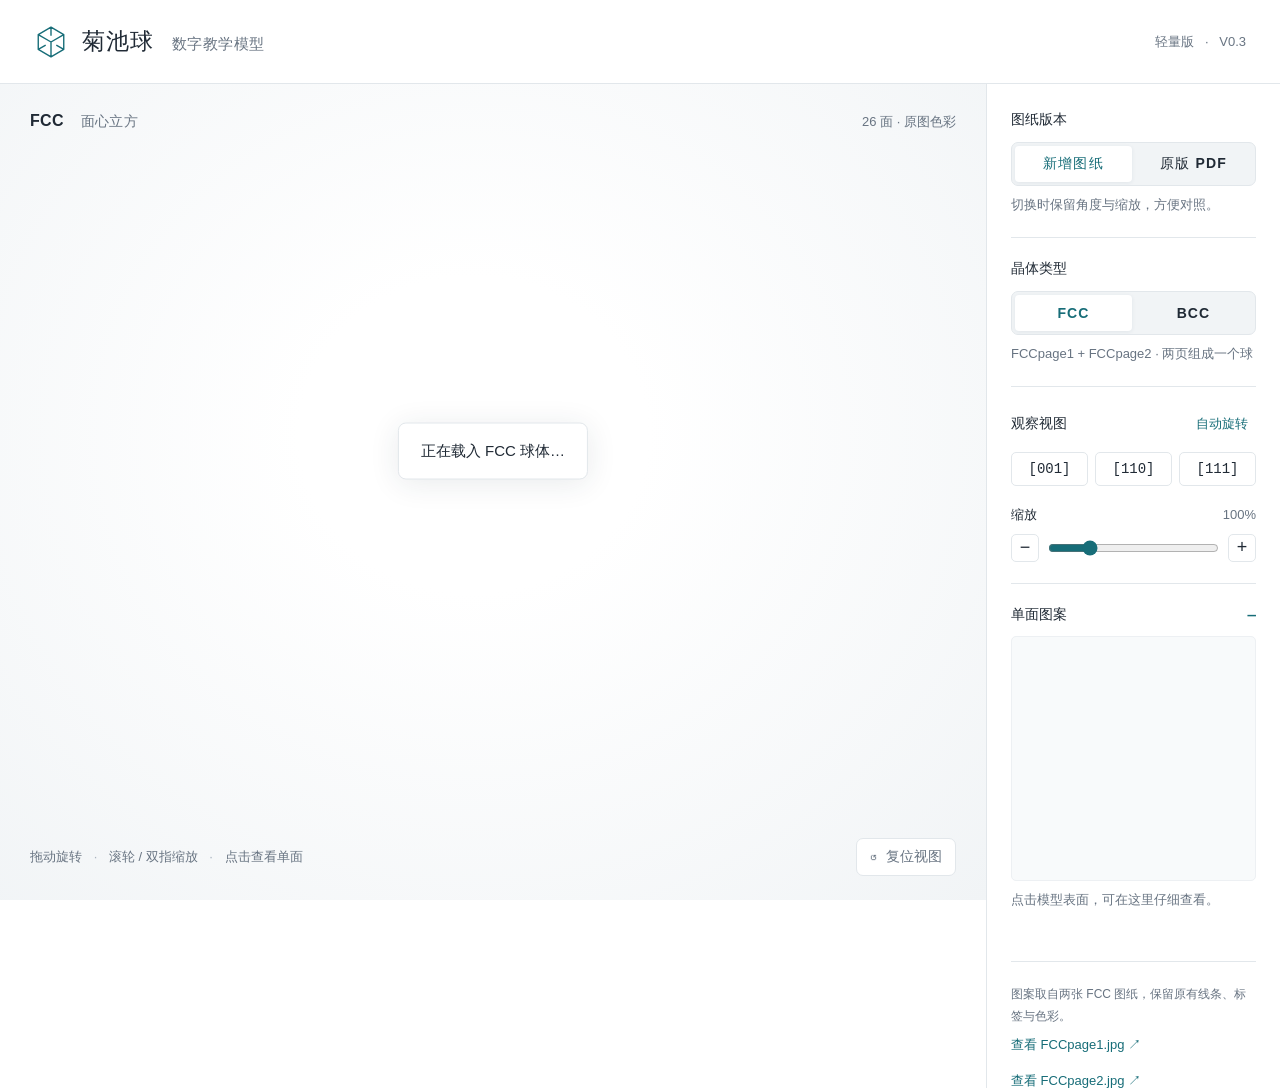
==== index.html @ 6d66a4bb "Add low-memory Kikuchi viewer with on-demand lossless detail" ====
<!doctype html>
<html lang="zh-CN">
<head>
  <meta charset="utf-8">
  <meta name="viewport" content="width=device-width, initial-scale=1">
  <meta http-equiv="refresh" content="0; url=index-lite.html">
  <title>菊池球 · 数字教学模型</title>
</head>
<body><p><a href="index-lite.html">打开菊池球数字教学模型 · 轻量版</a></p></body>
</html>
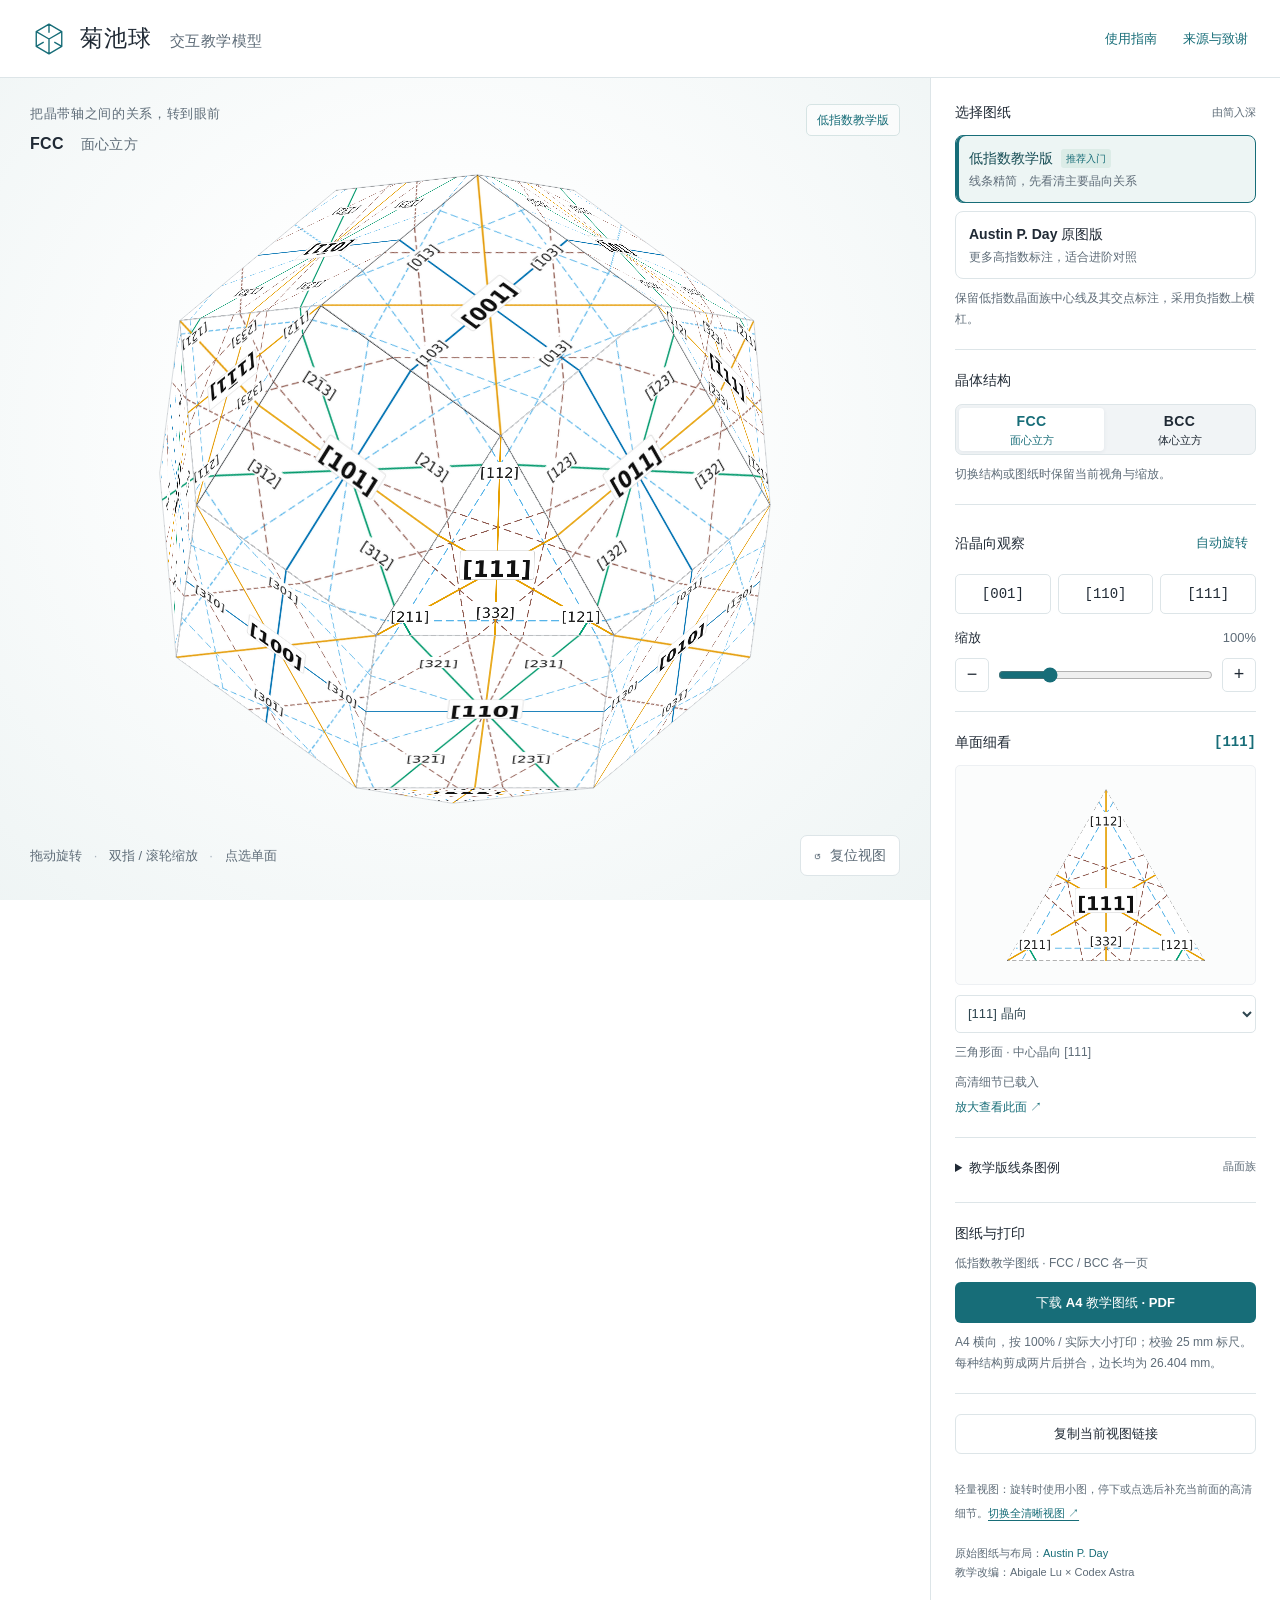
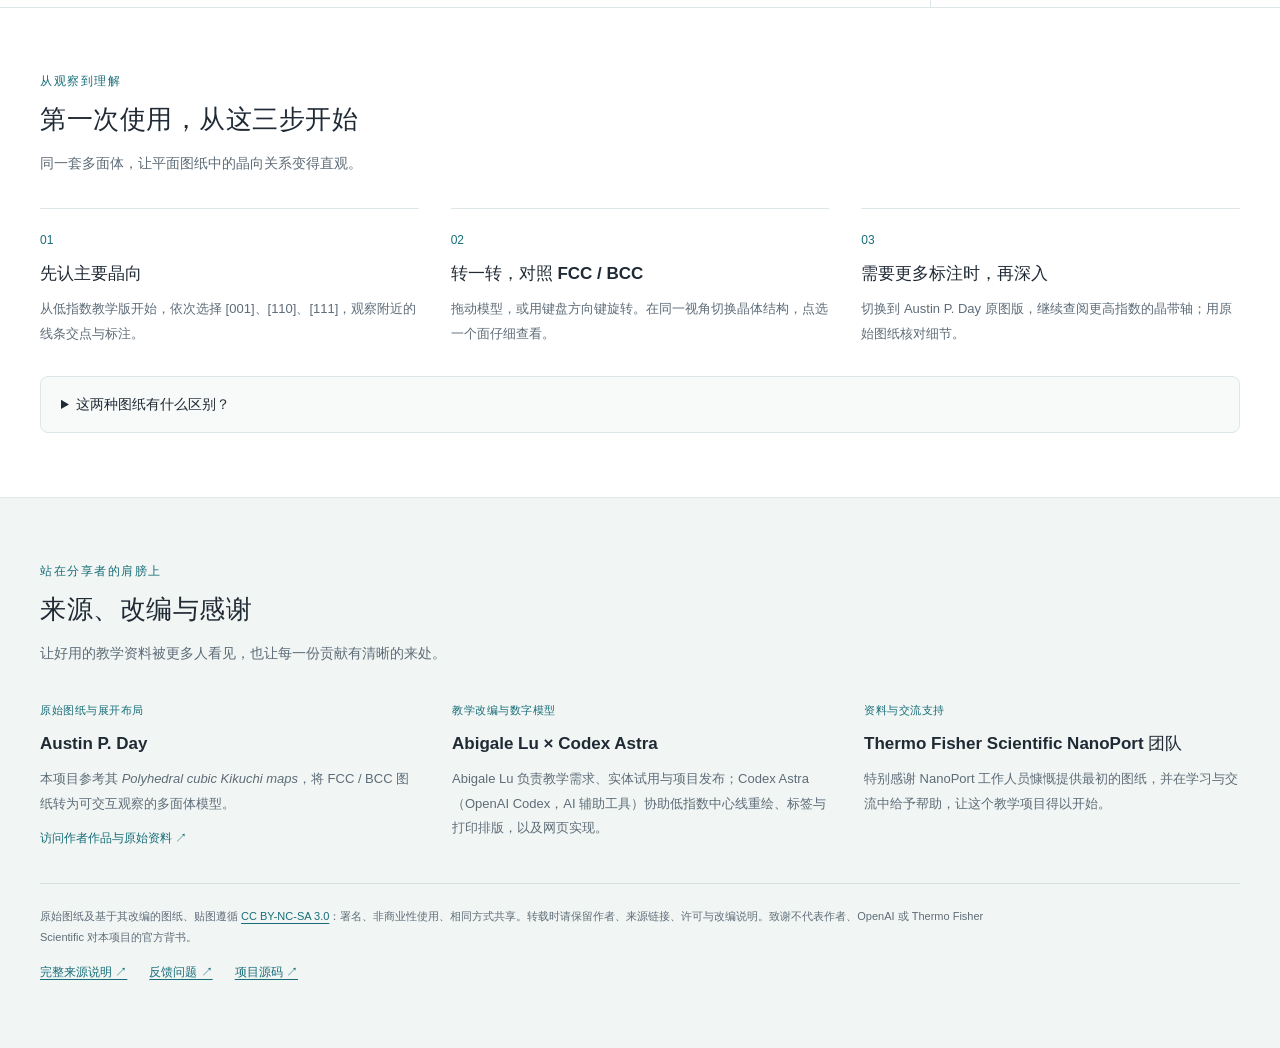
==== commit 2c535cff: "Clarify teaching editions and attribution across lite and full viewers" ====
--- a/index.html
+++ b/index.html
@@ -3,8 +3,9 @@
 <head>
   <meta charset="utf-8">
   <meta name="viewport" content="width=device-width, initial-scale=1">
-  <meta http-equiv="refresh" content="0; url=index-lite.html">
-  <title>菊池球 · 数字教学模型</title>
+  <meta name="description" content="从低指数教学版开始，旋转观察 FCC / BCC 菊池球，再用 Austin P. Day 原图探索更多晶带轴。">
+  <script>location.replace('index-lite.html' + location.search + location.hash);</script>
+  <title>菊池球 · FCC / BCC 交互教学模型</title>
 </head>
-<body><p><a href="index-lite.html">打开菊池球数字教学模型 · 轻量版</a></p></body>
+<body><p><a href="index-lite.html">打开菊池球数字教学模型</a></p></body>
 </html>
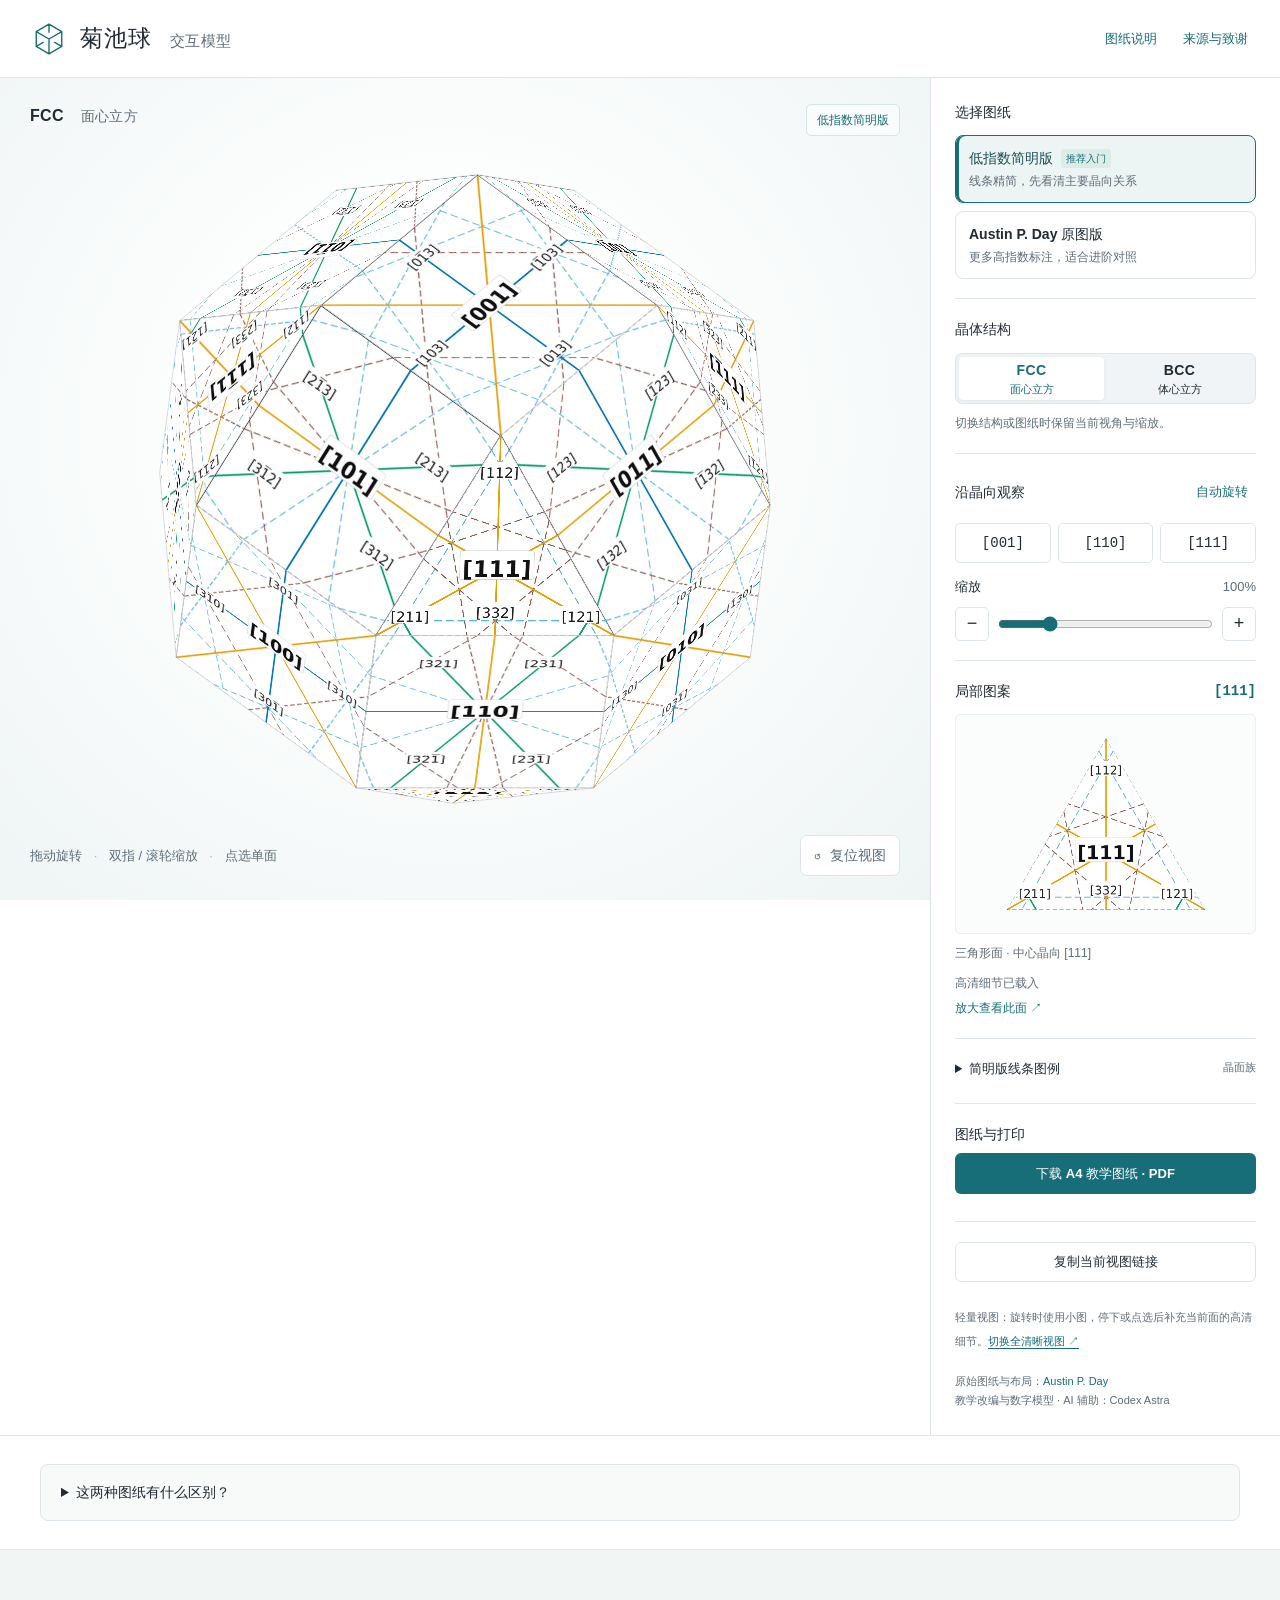
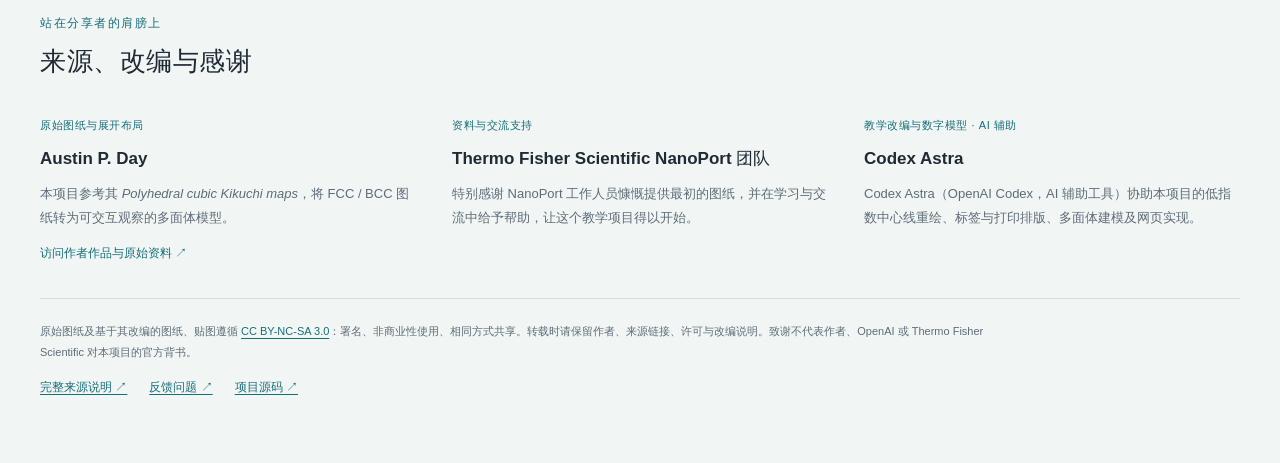
==== commit 26fad47c: "Rename low-index edition to concise edition" ====
--- a/index.html
+++ b/index.html
@@ -3,7 +3,7 @@
 <head>
   <meta charset="utf-8">
   <meta name="viewport" content="width=device-width, initial-scale=1">
-  <meta name="description" content="从低指数教学版开始，旋转观察 FCC / BCC 菊池球，再用 Austin P. Day 原图探索更多晶带轴。">
+  <meta name="description" content="从低指数简明版开始，旋转观察 FCC / BCC 菊池球，再用 Austin P. Day 原图探索更多晶带轴。">
   <script>location.replace('index-lite.html' + location.search + location.hash);</script>
   <title>菊池球 · FCC / BCC 交互教学模型</title>
 </head>
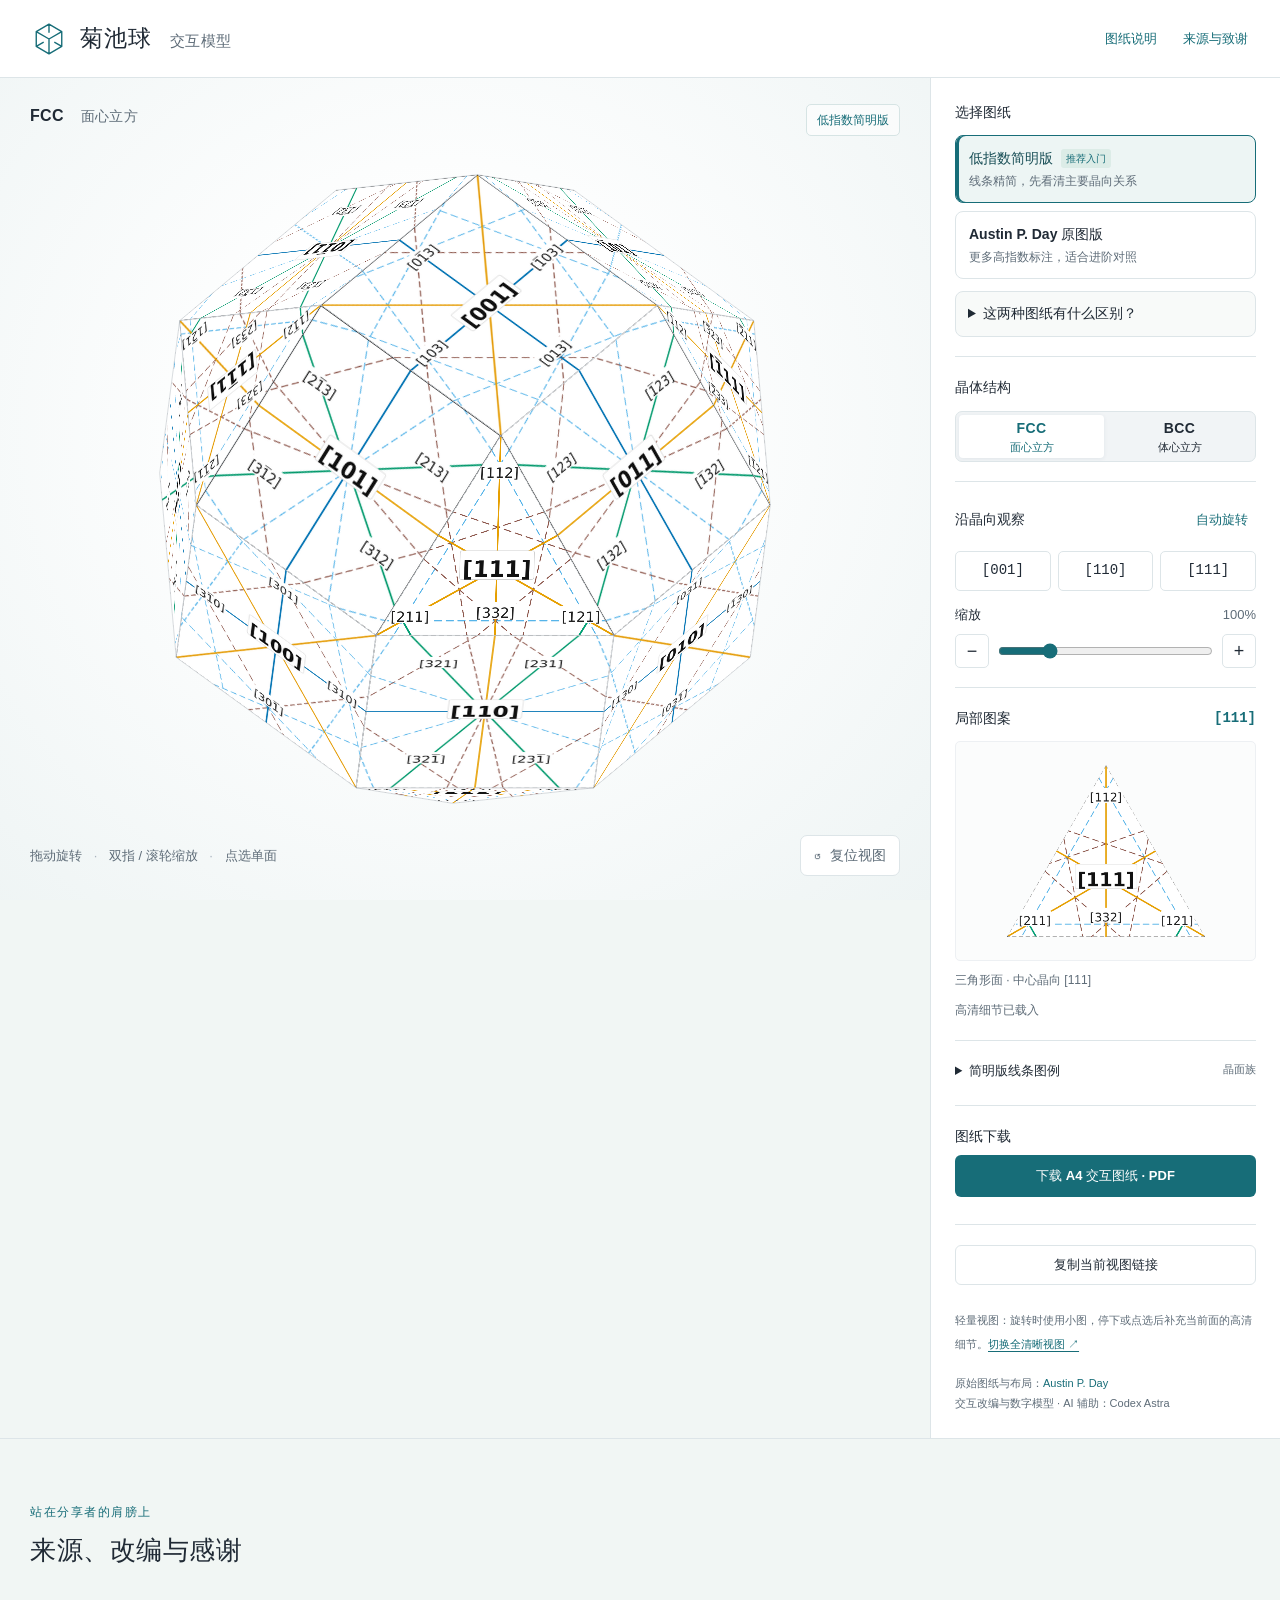
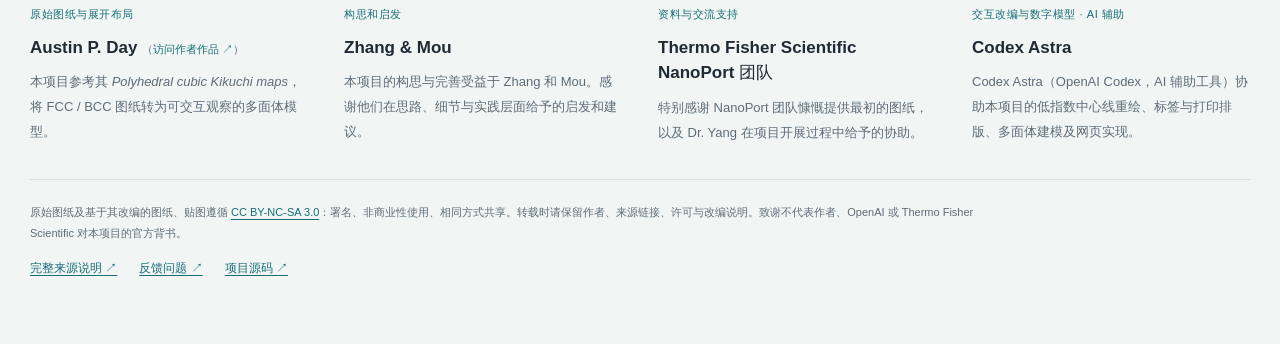
==== commit ff146fbb: "Use interactive wording throughout site and documentation" ====
--- a/index.html
+++ b/index.html
@@ -5,7 +5,7 @@
   <meta name="viewport" content="width=device-width, initial-scale=1">
   <meta name="description" content="从低指数简明版开始，旋转观察 FCC / BCC 菊池球，再用 Austin P. Day 原图探索更多晶带轴。">
   <script>location.replace('index-lite.html' + location.search + location.hash);</script>
-  <title>菊池球 · FCC / BCC 交互教学模型</title>
+  <title>菊池球 · FCC / BCC 交互模型</title>
 </head>
-<body><p><a href="index-lite.html">打开菊池球数字教学模型</a></p></body>
+<body><p><a href="index-lite.html">打开菊池球数字交互模型</a></p></body>
 </html>
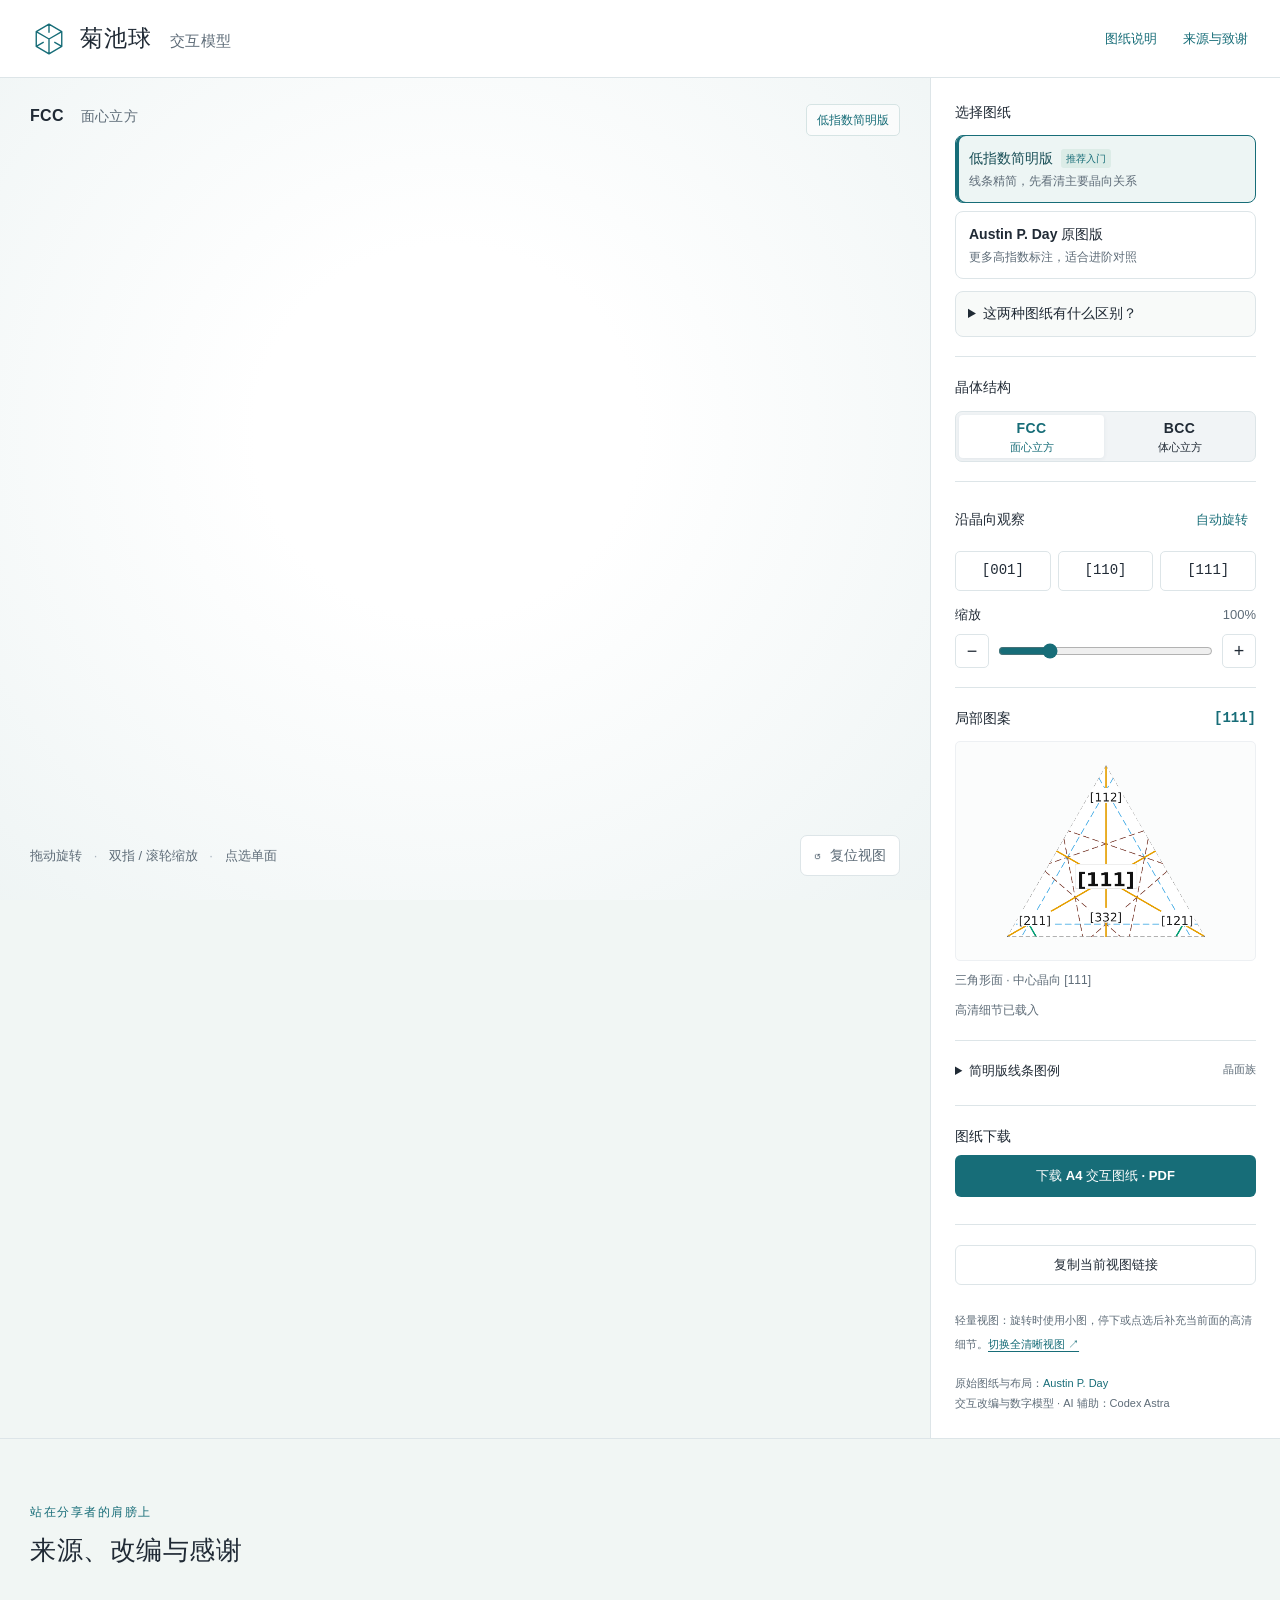
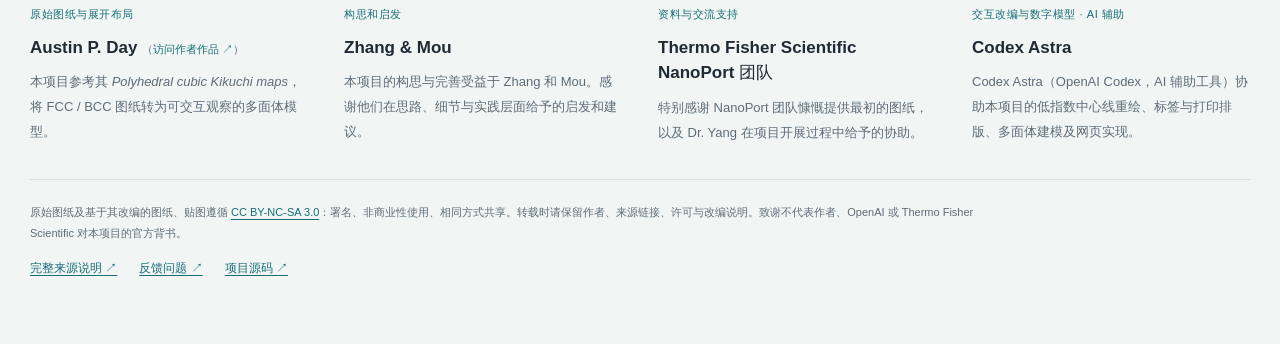
==== commit 78609c39: "Add Kikuchi artwork as home screen and browser icons" ====
--- a/index.html
+++ b/index.html
@@ -2,6 +2,9 @@
 <html lang="zh-CN">
 <head>
   <meta charset="utf-8">
+  <meta name="apple-mobile-web-app-title" content="菊池球">
+  <link rel="apple-touch-icon" sizes="180x180" href="assets/icons/apple-touch-icon-v1.png">
+  <link rel="icon" type="image/png" sizes="32x32" href="assets/icons/favicon-32-v1.png">
   <meta name="viewport" content="width=device-width, initial-scale=1">
   <meta name="description" content="从低指数简明版开始，旋转观察 FCC / BCC 菊池球，再用 Austin P. Day 原图探索更多晶带轴。">
   <script>location.replace('index-lite.html' + location.search + location.hash);</script>
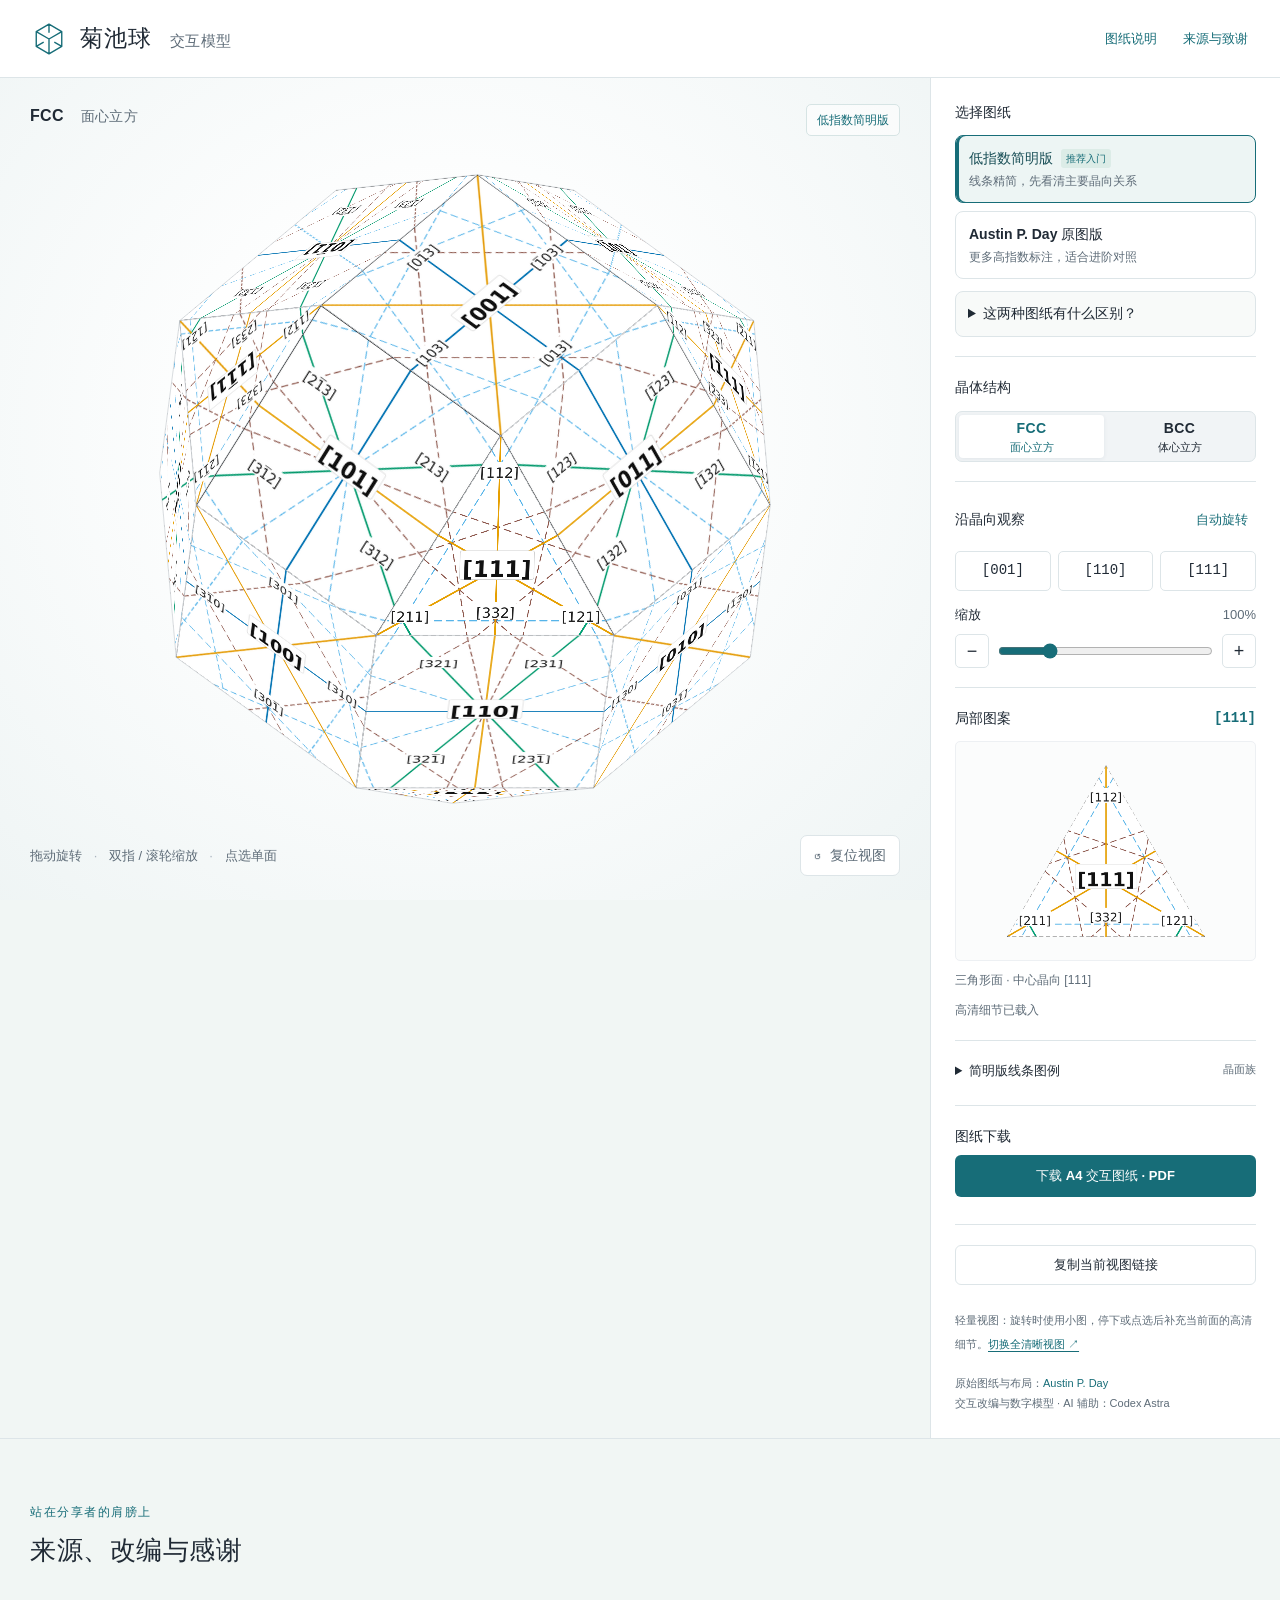
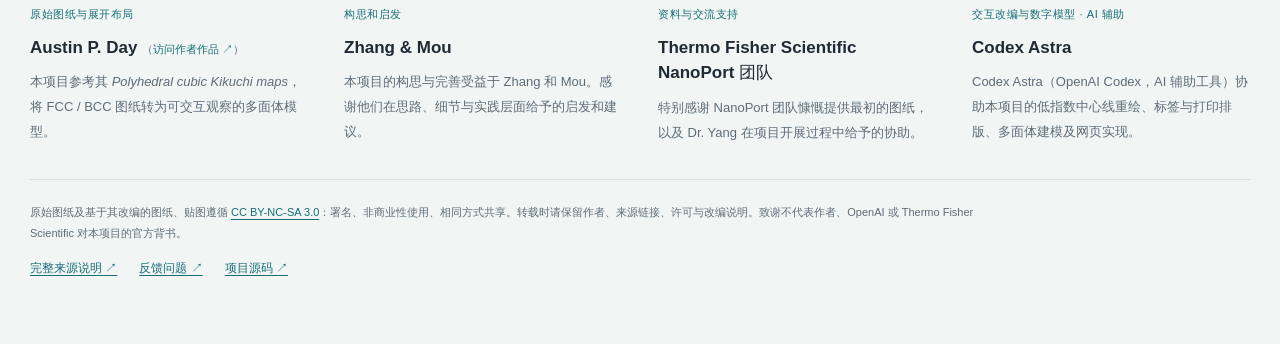
==== commit 94f1f3ca: "Use transparent sphere artwork for web icons" ====
--- a/index.html
+++ b/index.html
@@ -3,8 +3,8 @@
 <head>
   <meta charset="utf-8">
   <meta name="apple-mobile-web-app-title" content="菊池球">
-  <link rel="apple-touch-icon" sizes="180x180" href="assets/icons/apple-touch-icon-v1.png">
-  <link rel="icon" type="image/png" sizes="32x32" href="assets/icons/favicon-32-v1.png">
+  <link rel="apple-touch-icon" sizes="180x180" href="assets/icons/apple-touch-icon-v3.png">
+  <link rel="icon" type="image/png" sizes="32x32" href="assets/icons/favicon-32-v3.png">
   <meta name="viewport" content="width=device-width, initial-scale=1">
   <meta name="description" content="从低指数简明版开始，旋转观察 FCC / BCC 菊池球，再用 Austin P. Day 原图探索更多晶带轴。">
   <script>location.replace('index-lite.html' + location.search + location.hash);</script>
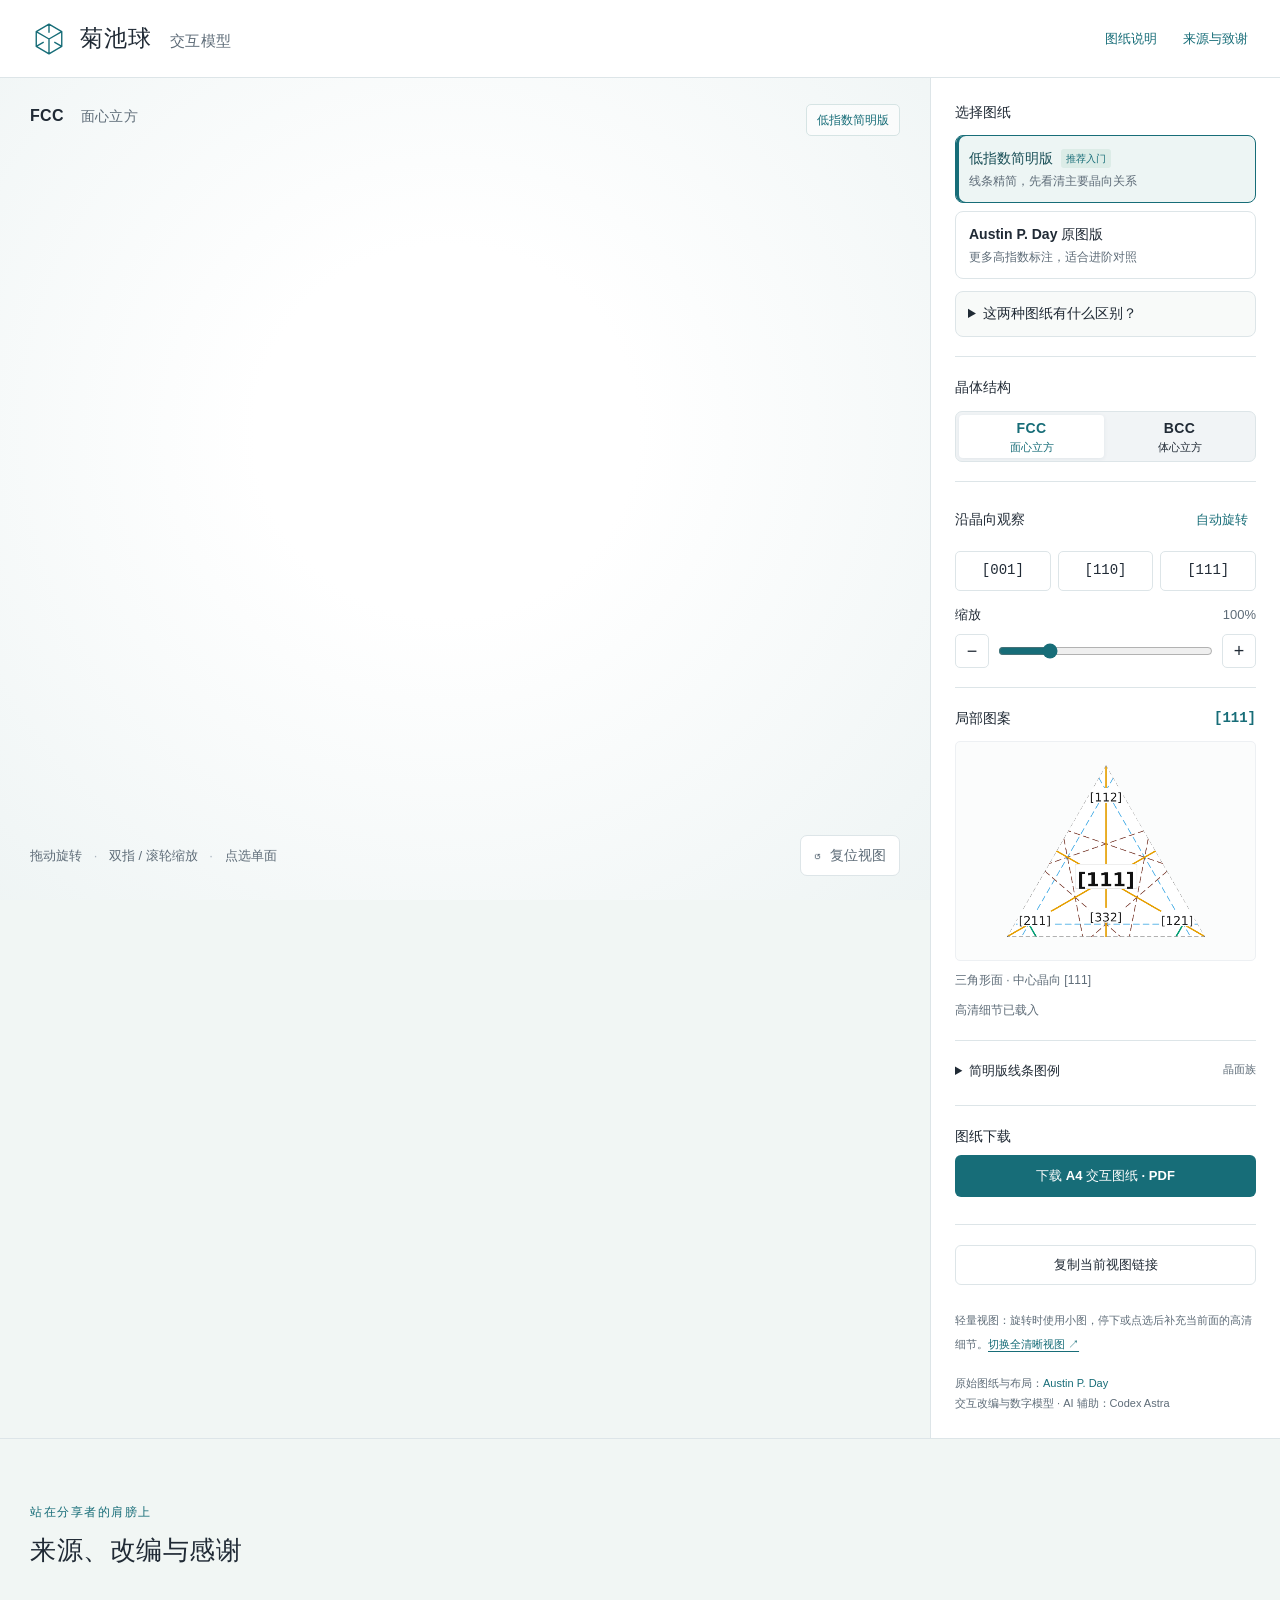
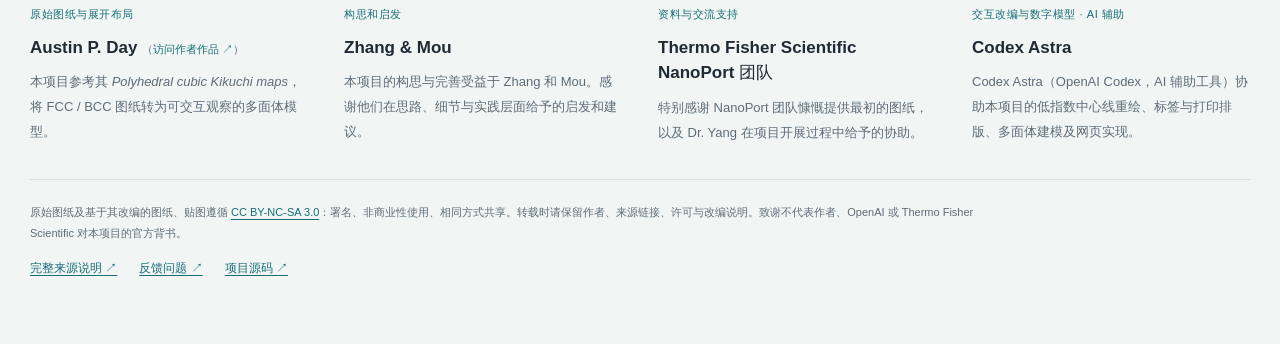
==== commit c412ec85: "Use edge-filling transparent sphere icons" ====
--- a/index.html
+++ b/index.html
@@ -3,8 +3,8 @@
 <head>
   <meta charset="utf-8">
   <meta name="apple-mobile-web-app-title" content="菊池球">
-  <link rel="apple-touch-icon" sizes="180x180" href="assets/icons/apple-touch-icon-v3.png">
-  <link rel="icon" type="image/png" sizes="32x32" href="assets/icons/favicon-32-v3.png">
+  <link rel="apple-touch-icon" sizes="180x180" href="assets/icons/apple-touch-icon-v4-preview.png">
+  <link rel="icon" type="image/png" sizes="32x32" href="assets/icons/favicon-32-v4-preview.png">
   <meta name="viewport" content="width=device-width, initial-scale=1">
   <meta name="description" content="从低指数简明版开始，旋转观察 FCC / BCC 菊池球，再用 Austin P. Day 原图探索更多晶带轴。">
   <script>location.replace('index-lite.html' + location.search + location.hash);</script>
